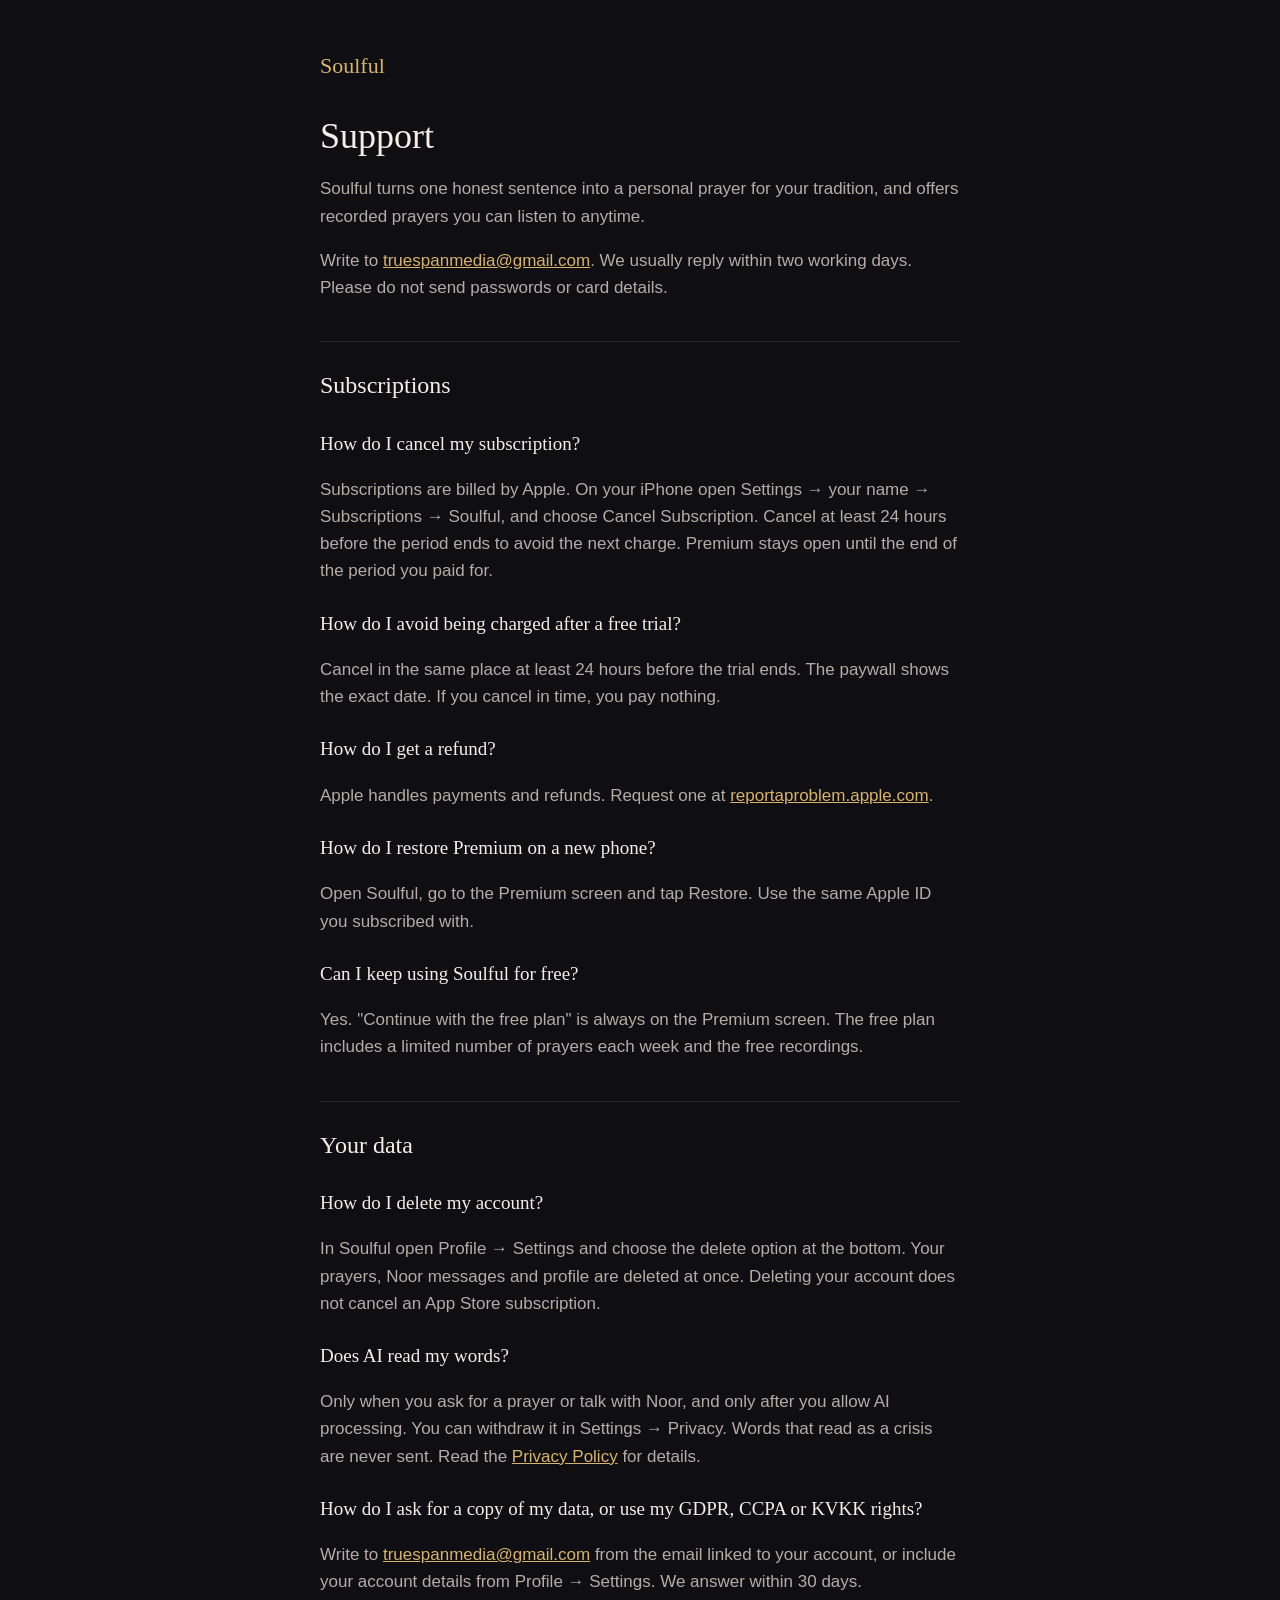
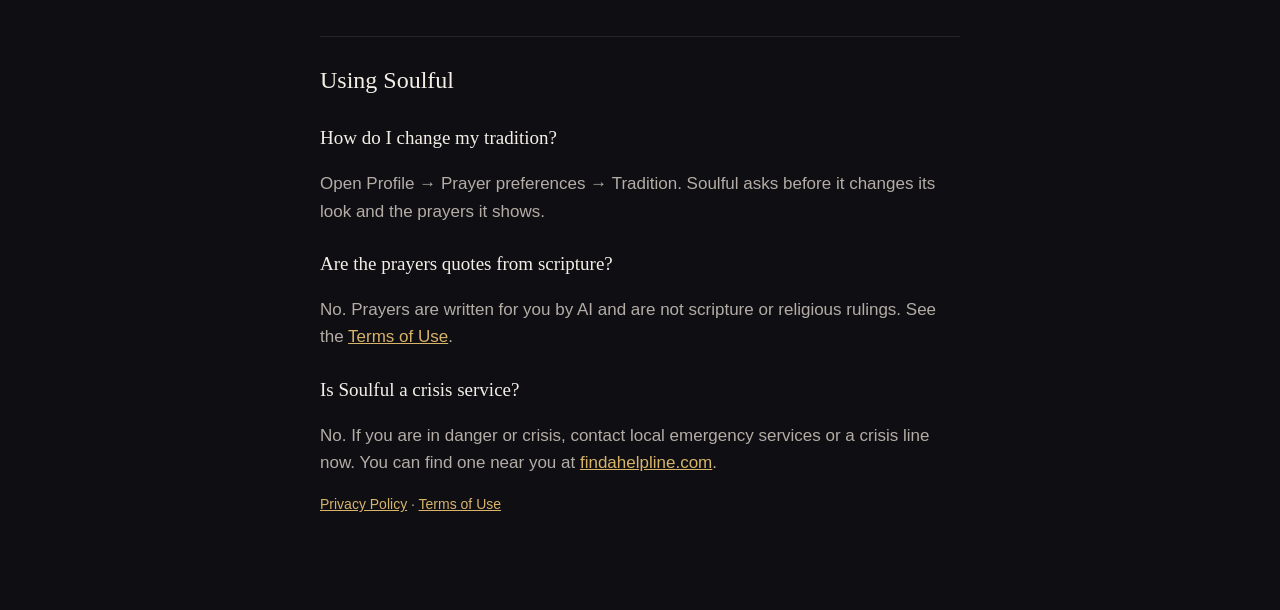
==== support.html @ cdd6ce6a "Add files via upload" ====
<!doctype html>
<html lang="en">
<head>
<meta charset="utf-8">
<meta name="viewport" content="width=device-width, initial-scale=1">
<title>Soulful Support</title>
<link rel="stylesheet" href="style.css">
</head>
<body>
<main>
<p class="brand"><a href="index.html">Soulful</a></p>
<h1>Support</h1>
<p>Soulful turns one honest sentence into a personal prayer for your tradition, and offers recorded prayers you can listen to anytime.</p>
<p>Write to <a href="mailto:truespanmedia@gmail.com">truespanmedia@gmail.com</a>. We usually reply within two working days. Please do not send passwords or card details.</p>

<h2>Subscriptions</h2>
<h3>How do I cancel my subscription?</h3>
<p>Subscriptions are billed by Apple. On your iPhone open Settings → your name → Subscriptions → Soulful, and choose Cancel Subscription. Cancel at least 24 hours before the period ends to avoid the next charge. Premium stays open until the end of the period you paid for.</p>
<h3>How do I avoid being charged after a free trial?</h3>
<p>Cancel in the same place at least 24 hours before the trial ends. The paywall shows the exact date. If you cancel in time, you pay nothing.</p>
<h3>How do I get a refund?</h3>
<p>Apple handles payments and refunds. Request one at <a href="https://reportaproblem.apple.com">reportaproblem.apple.com</a>.</p>
<h3>How do I restore Premium on a new phone?</h3>
<p>Open Soulful, go to the Premium screen and tap Restore. Use the same Apple ID you subscribed with.</p>
<h3>Can I keep using Soulful for free?</h3>
<p>Yes. "Continue with the free plan" is always on the Premium screen. The free plan includes a limited number of prayers each week and the free recordings.</p>

<h2>Your data</h2>
<h3>How do I delete my account?</h3>
<p>In Soulful open Profile → Settings and choose the delete option at the bottom. Your prayers, Noor messages and profile are deleted at once. Deleting your account does not cancel an App Store subscription.</p>
<h3>Does AI read my words?</h3>
<p>Only when you ask for a prayer or talk with Noor, and only after you allow AI processing. You can withdraw it in Settings → Privacy. Words that read as a crisis are never sent. Read the <a href="privacy.html">Privacy Policy</a> for details.</p>
<h3>How do I ask for a copy of my data, or use my GDPR, CCPA or KVKK rights?</h3>
<p>Write to <a href="mailto:truespanmedia@gmail.com">truespanmedia@gmail.com</a> from the email linked to your account, or include your account details from Profile → Settings. We answer within 30 days.</p>

<h2>Using Soulful</h2>
<h3>How do I change my tradition?</h3>
<p>Open Profile → Prayer preferences → Tradition. Soulful asks before it changes its look and the prayers it shows.</p>
<h3>Are the prayers quotes from scripture?</h3>
<p>No. Prayers are written for you by AI and are not scripture or religious rulings. See the <a href="terms.html">Terms of Use</a>.</p>
<h3>Is Soulful a crisis service?</h3>
<p>No. If you are in danger or crisis, contact local emergency services or a crisis line now. You can find one near you at <a href="https://findahelpline.com">findahelpline.com</a>.</p>

<p class="meta"><a href="privacy.html">Privacy Policy</a> · <a href="terms.html">Terms of Use</a></p>
</main>
</body>
</html>
---- style.css ----
:root {
  color-scheme: dark;
  --bg: #0f0e13;
  --text: #f3efe7;
  --muted: #b3ada6;
  --accent: #d7b46a;
  --rule: rgba(255, 255, 255, 0.1);
}

* { box-sizing: border-box; }

body {
  margin: 0;
  background: var(--bg);
  color: var(--text);
  font: 17px/1.6 -apple-system, BlinkMacSystemFont, "Inter", "Segoe UI", sans-serif;
}

main {
  max-width: 680px;
  margin: 0 auto;
  padding: 48px 20px 80px;
}

h1, h2, h3, .brand {
  font-family: "Newsreader", Georgia, "Times New Roman", serif;
  font-weight: 500;
}

.brand { margin: 0 0 32px; font-size: 22px; color: var(--accent); }
.brand a { color: inherit; text-decoration: none; }
h1 { font-size: 36px; line-height: 1.2; margin: 0 0 8px; }
h2 { font-size: 24px; margin: 40px 0 8px; padding-top: 24px; border-top: 1px solid var(--rule); }
h3 { font-size: 19px; margin: 24px 0 4px; }
p, li { color: var(--muted); }
strong { color: var(--text); font-weight: 600; }
ul { padding-left: 20px; }
li { margin: 8px 0; }
a { color: var(--accent); }
.meta { font-size: 14px; }
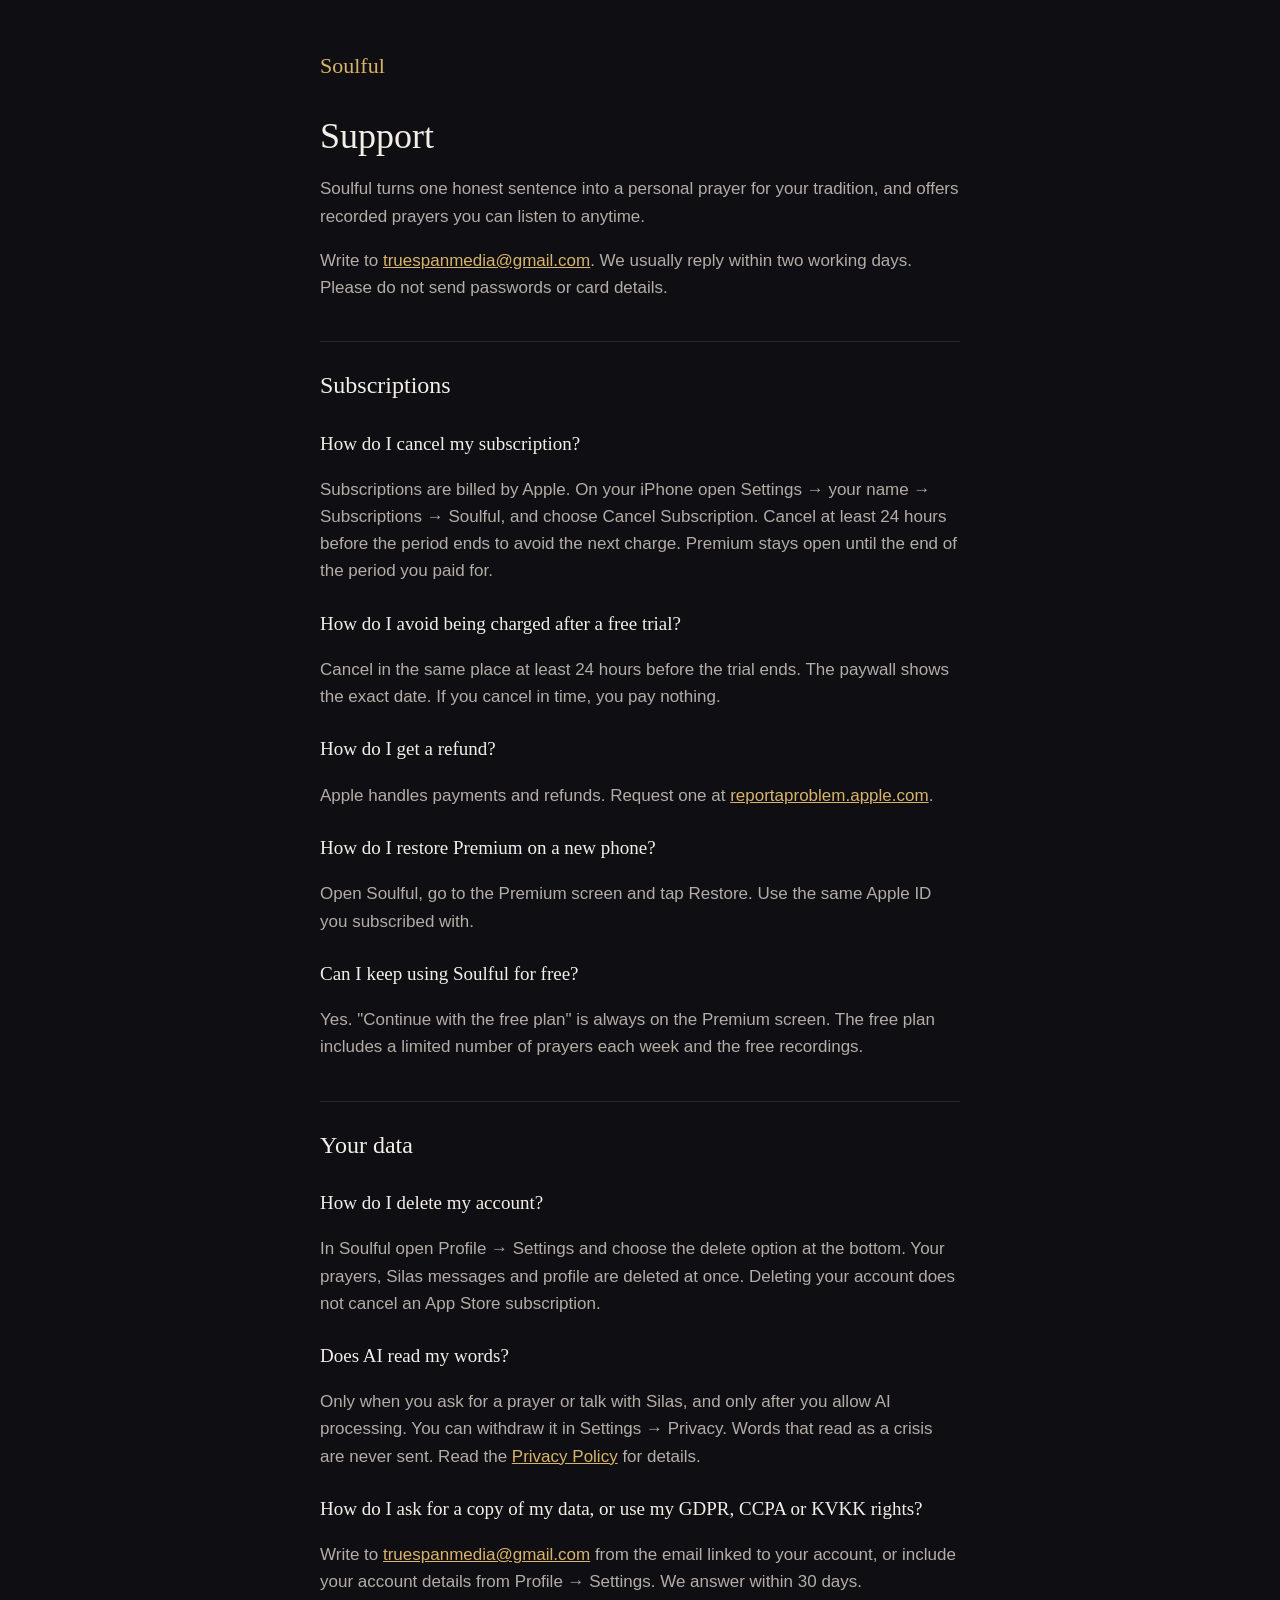
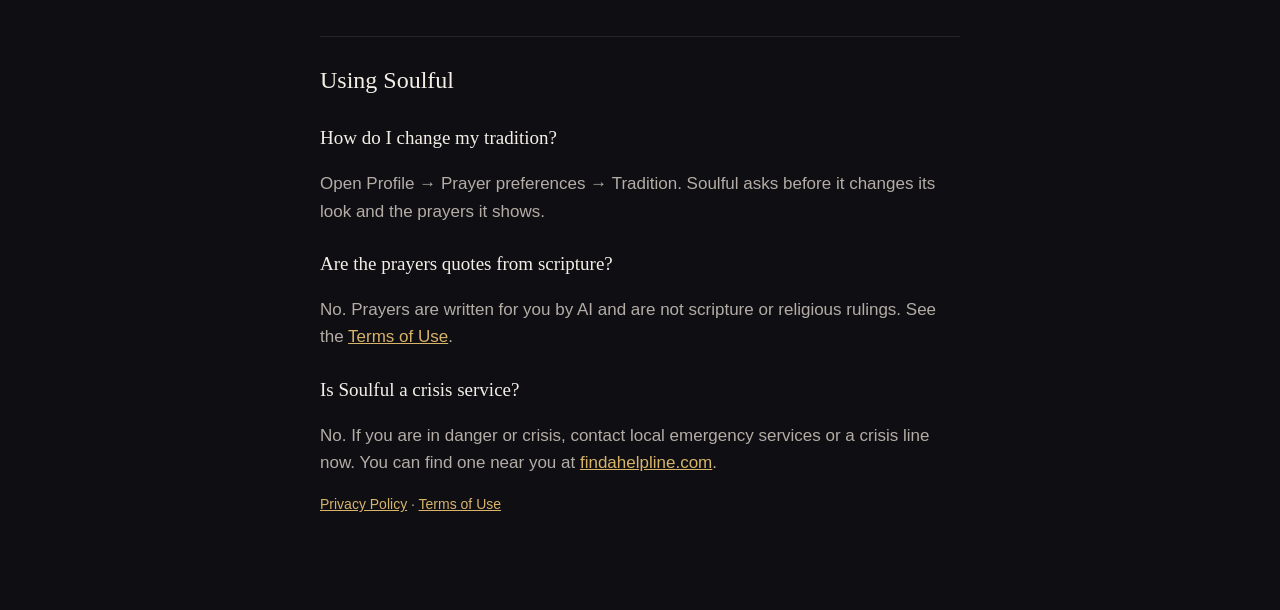
==== commit 054f9143: "Rename Noor to Silas (Soulful 1.0.1)" ====
--- a/support.html
+++ b/support.html
@@ -27,9 +27,9 @@
 
 <h2>Your data</h2>
 <h3>How do I delete my account?</h3>
-<p>In Soulful open Profile → Settings and choose the delete option at the bottom. Your prayers, Noor messages and profile are deleted at once. Deleting your account does not cancel an App Store subscription.</p>
+<p>In Soulful open Profile → Settings and choose the delete option at the bottom. Your prayers, Silas messages and profile are deleted at once. Deleting your account does not cancel an App Store subscription.</p>
 <h3>Does AI read my words?</h3>
-<p>Only when you ask for a prayer or talk with Noor, and only after you allow AI processing. You can withdraw it in Settings → Privacy. Words that read as a crisis are never sent. Read the <a href="privacy.html">Privacy Policy</a> for details.</p>
+<p>Only when you ask for a prayer or talk with Silas, and only after you allow AI processing. You can withdraw it in Settings → Privacy. Words that read as a crisis are never sent. Read the <a href="privacy.html">Privacy Policy</a> for details.</p>
 <h3>How do I ask for a copy of my data, or use my GDPR, CCPA or KVKK rights?</h3>
 <p>Write to <a href="mailto:truespanmedia@gmail.com">truespanmedia@gmail.com</a> from the email linked to your account, or include your account details from Profile → Settings. We answer within 30 days.</p>
 
